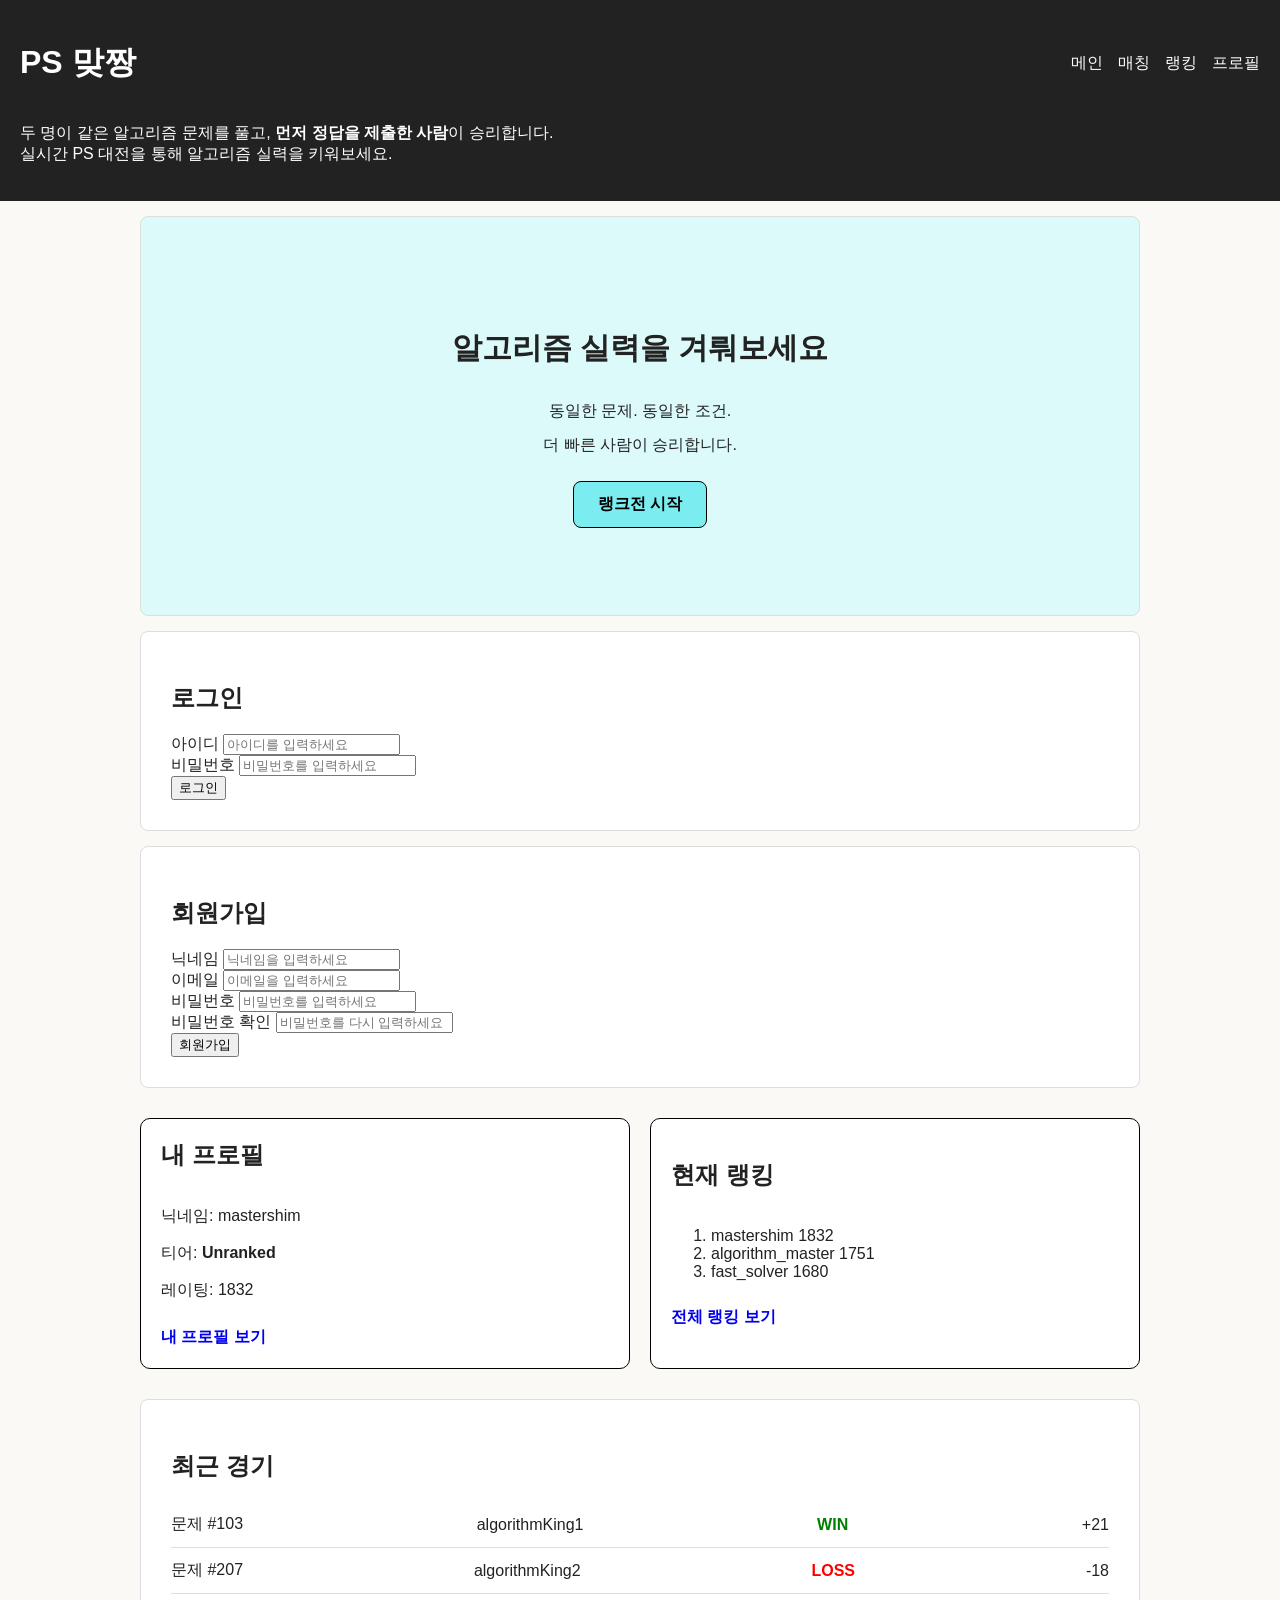
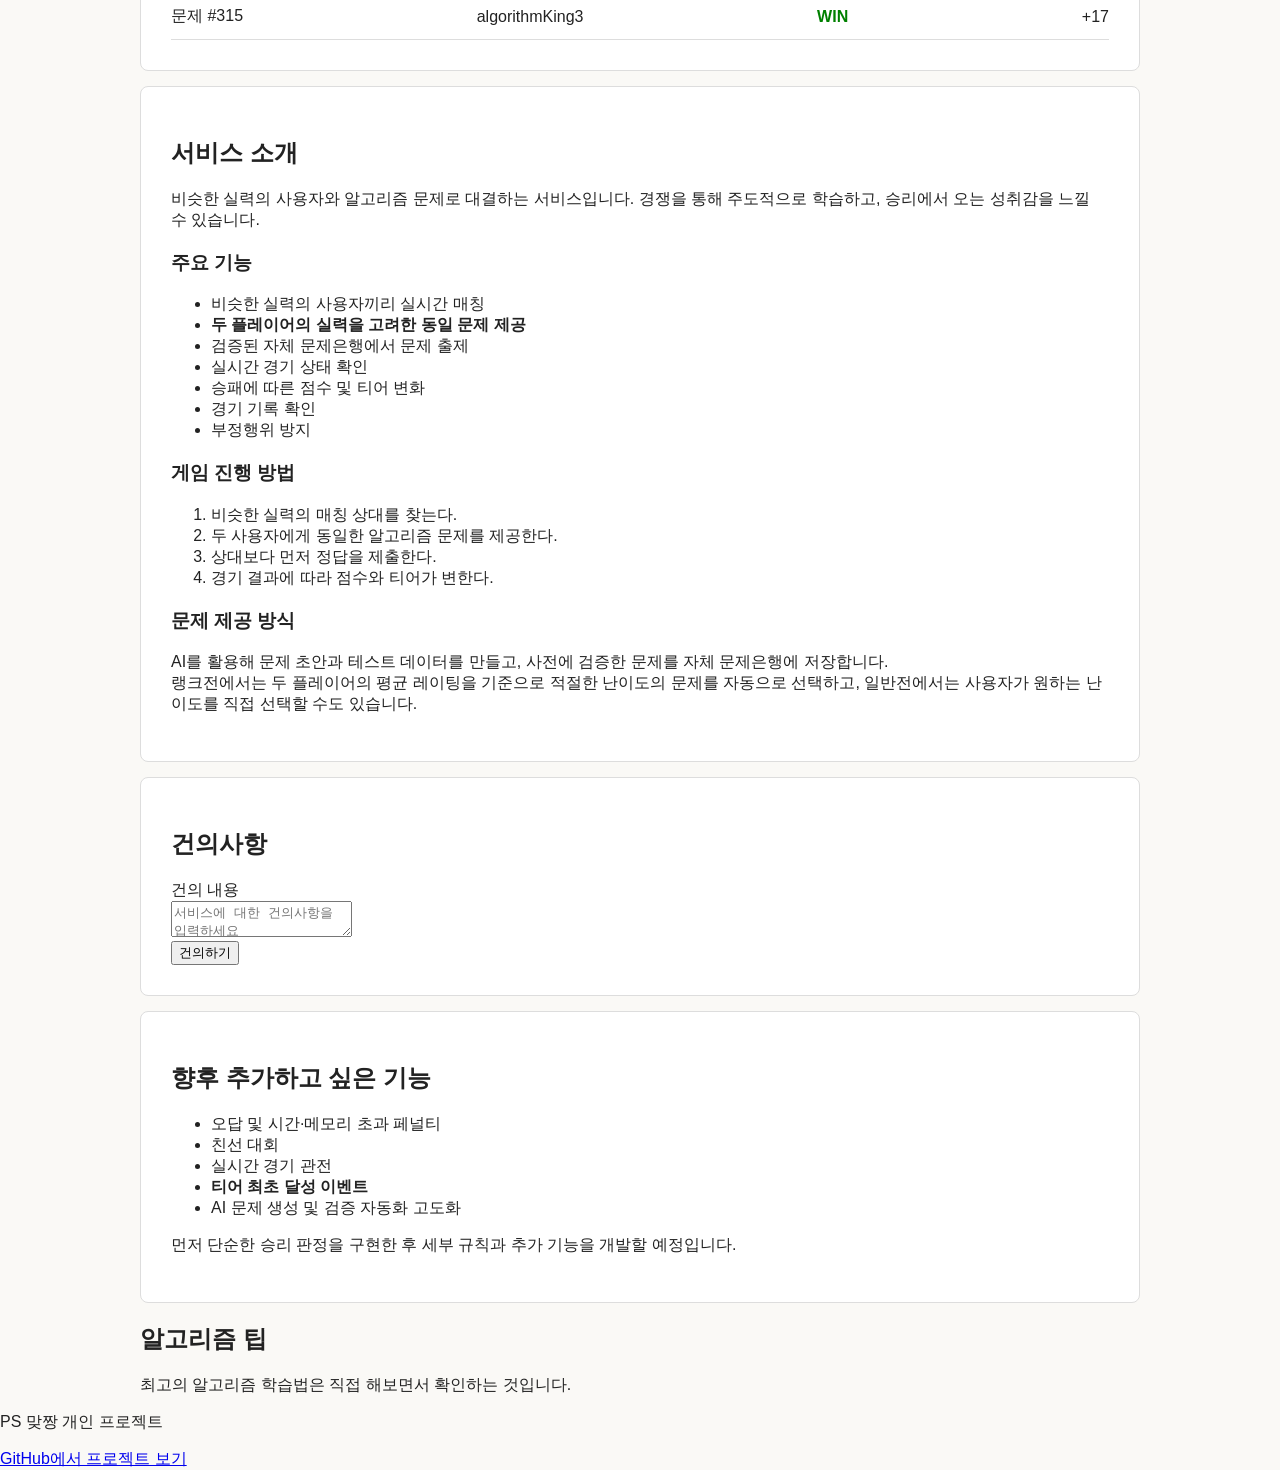
==== index.html @ ac3f5d3d "Add profile grid and shared styles" ====
<!DOCTYPE html>
<html lang="ko">
<head>
    <meta charset="UTF-8">
    <meta name="viewport" content="width=device-width, initial-scale=1.0">
    <title>PS 맞짱</title>

    <link rel="stylesheet" href="css/style.css">
</head>
<body>
    <header>

        <div class="header-top">
            <h1>PS 맞짱</h1>
            <nav>
                <a href="index.html">메인</a>
                <a href="match.html">매칭</a>
                <a href="ranking.html">랭킹</a>
                <a href="profile.html">프로필</a>
            </nav>
        </div>

        <p>
            두 명이 같은 알고리즘 문제를 풀고,
            <strong>먼저 정답을 제출한 사람</strong>이 승리합니다.<br>
            실시간 PS 대전을 통해 알고리즘 실력을 키워보세요.
        </p>
        
    </header>

    <main>
        <section id="hero" class="main-section">
            <h2>알고리즘 실력을 겨뤄보세요</h2>
            <p>동일한 문제. 동일한 조건.</p>
            <p>더 빠른 사람이 승리합니다.</p>
            <a href="match.html" class="hero-button button">랭크전 시작</a>
        </section>

        <section id="login" class="main-section">
            <h2>로그인</h2>

            <form>
                <div class="form-group">
                    <label for="login-username">아이디</label>
                    <input
                        id="login-username"
                        name="username"
                        type="text"
                        placeholder="아이디를 입력하세요"
                        required
                    >
                </div>

                <div class="form-group">
                    <label for="login-password">비밀번호</label>
                    <input
                        id="login-password"
                        name="password"
                        type="password"
                        placeholder="비밀번호를 입력하세요"
                        required
                    >
                </div>

                <button type="submit">로그인</button>
            </form>
        </section>

        <section id="signup" class="main-section">
            <h2>회원가입</h2>

            <form>
                <div class="form-group">
                    <label for="signup-nickname">닉네임</label>
                    <input
                        id="signup-nickname"
                        name="nickname"
                        type="text"
                        placeholder="닉네임을 입력하세요"
                        required
                    >
                </div>

                <div class="form-group">
                    <label for="signup-email">이메일</label>
                    <input
                        id="signup-email"
                        name="email"
                        type="email"
                        placeholder="이메일을 입력하세요"
                        required
                    >
                </div>

                <div class="form-group">
                    <label for="signup-password">비밀번호</label>
                    <input
                        id="signup-password"
                        name="password"
                        type="password"
                        placeholder="비밀번호를 입력하세요"
                        required
                    >
                </div>

                <div class="form-group">
                    <label for="signup-password-confirm">비밀번호 확인</label>
                    <input
                        id="signup-password-confirm"
                        name="password-confirm"
                        type="password"
                        placeholder="비밀번호를 다시 입력하세요"
                        required
                    >
                </div>

                <button type="submit">회원가입</button>
            </form>
        </section>

        <div class="dashboard-cards">
            <section id="my-summary" class="main-section player-card">
            <h2>내 프로필</h2>

                <div class="profile-info">
                    <p>닉네임: mastershim</p>
                    <p>티어: <span class="tier">Unranked</span></p>
                    <p>레이팅: <span class="rating">1832</span></p>
                </div>
                <a href="profile.html">내 프로필 보기</a>
            </section>

            <section class="main-section ranking-card">
                <h2>현재 랭킹</h2>
                <ol>
                    <li>mastershim 1832</li>
                    <li>algorithm_master 1751</li>
                    <li>fast_solver 1680</li>
                </ol>
                <a href="ranking.html">전체 랭킹 보기</a>
            </section>
        </div>

        <section id="recent-match" class="recent-match main-section">
            <h2>최근 경기</h2>
            <article class="match-record">
                <span>문제 #103</span>
                <span>algorithmKing1</span>
                <span class="win">WIN</span>
                <span>+21</span>
            </article>
            <article class="match-record">
                <span>문제 #207</span>
                <span>algorithmKing2</span>
                <span class="loss">LOSS</span>
                <span>-18</span>
            </article>
            <article class="match-record">
                <span>문제 #315</span>
                <span>algorithmKing3</span>
                <span class="win">WIN</span>
                <span>+17</span>
            </article>
        </section>

        <section id="service-info" class="main-section">
            <h2>서비스 소개</h2>
            <p>
                비슷한 실력의 사용자와 알고리즘 문제로 대결하는 서비스입니다.
                경쟁을 통해 주도적으로 학습하고,
                승리에서 오는 성취감을 느낄 수 있습니다.
            </p>

            <h3>주요 기능</h3>
            <ul>
                <li>비슷한 실력의 사용자끼리 실시간 매칭</li>
                <li><strong>두 플레이어의 실력을 고려한 동일 문제 제공</strong></li>
                <li>검증된 자체 문제은행에서 문제 출제</li>
                <li>실시간 경기 상태 확인</li>
                <li>승패에 따른 점수 및 티어 변화</li>
                <li>경기 기록 확인</li>
                <li>부정행위 방지</li>
            </ul>

            <h3>게임 진행 방법</h3>
            <ol>
                <li>비슷한 실력의 매칭 상대를 찾는다.</li>
                <li>두 사용자에게 동일한 알고리즘 문제를 제공한다.</li>
                <li>상대보다 먼저 정답을 제출한다.</li>
                <li>경기 결과에 따라 점수와 티어가 변한다.</li>
            </ol>

            <h3>문제 제공 방식</h3>
            <p>
                AI를 활용해 문제 초안과 테스트 데이터를 만들고,
                사전에 검증한 문제를 자체 문제은행에 저장합니다.<br>
                랭크전에서는 두 플레이어의 평균 레이팅을 기준으로 적절한 난이도의 문제를 자동으로 선택하고,
                일반전에서는 사용자가 원하는 난이도를 직접 선택할 수도 있습니다.
            </p>
        </section>

        <section id="suggestion" class="main-section">
            <h2>건의사항</h2>

            <form>
                <label for="suggestion-text">건의 내용</label>
                <br>
                <textarea
                    id="suggestion-text"
                    name="suggestion"
                    placeholder="서비스에 대한 건의사항을 입력하세요"
                ></textarea>
                <br>
                <button type="submit">건의하기</button>
            </form>
        </section>

        <section id="future" class="main-section">
            <h2>향후 추가하고 싶은 기능</h2>
            <ul>
                <li>오답 및 시간·메모리 초과 페널티</li>
                <li>친선 대회</li>
                <li>실시간 경기 관전</li>
                <li><strong>티어 최초 달성 이벤트</strong></li>
                <li>AI 문제 생성 및 검증 자동화 고도화</li>
            </ul>

            <p>
                먼저 단순한 승리 판정을 구현한 후
                세부 규칙과 추가 기능을 개발할 예정입니다.
            </p>
        </section>

        <aside class="algorithm-tip">
            <h2>알고리즘 팁</h2>
            <p>최고의 알고리즘 학습법은 직접 해보면서 확인하는 것입니다.</p>
        </aside>
    </main>

    <footer>
        <p>PS 맞짱 개인 프로젝트</p>
        <a href="https://github.com/dhshim0105/ps-ranked" target="_blank">
            GitHub에서 프로젝트 보기
        </a>
    </footer>
</body>
</html>
---- css/style.css ----
/*
선택자
tag    → 태그 선택자
.class → class 선택자
#id    → id 선택자
*/


/* ===== 기본 설정 ===== */

* {
    box-sizing: border-box;
}

body {
    margin: 0;

    background-color: #faf9f6;
    color: #222;
    font-family: Arial, sans-serif;
}


/* ===== Header / Navigation ===== */

header {
    background-color: #222;
    color: white;

    /* 요소 안쪽 여백 */
    padding: 20px;
}

/* 로고와 네비게이션을 양쪽으로 배치 */
.header-top {
    display: flex;
    justify-content: space-between;
    align-items: center;
}

header h1 {
    color: white;
    font-size: 32px;
}

/* 네비게이션 메뉴를 가로로 배치 */
header nav {
    display: flex;
    gap: 15px;
}

header nav a {
    color: white;
    text-decoration: none;

    transition: 0.2s;
}

header nav a:hover {
    color: rgb(123, 236, 240);
}


/* ===== 공통 Layout ===== */

main {
    /* 화면 너비의 90% 사용 */
    width: 90%;
    max-width: 1000px;

    /* 좌우 여백을 자동 계산해서 가운데 정렬 */
    margin: 0 auto;
}

.main-section {
    background-color: white;

    border: 1px solid #ddd;
    border-radius: 8px;

    padding: 30px;
    margin: 15px 0;
}

.page-title {
    font-size: 28px;

    margin-top: 0;
    margin-bottom: 24px;
}


/* ===== Dashboard Layout ===== */

/* 내 프로필 카드 + 랭킹 카드를 가로로 배치 */
.dashboard-cards {
    display: flex;
    justify-content: space-between;
    align-items: stretch;
    flex-wrap: wrap;

    gap: 20px;
}


/* ===== Hero ===== */

#hero {
    min-height: 400px;

    display: flex;
    flex-direction: column;
    justify-content: center;
    align-items: center;

    background-color: rgb(220, 250, 250);
    text-align: center;
}

#hero h2 {
    font-size: 30px;
}

#hero p {
    margin: 4px 0;

    /* 한 줄의 높이 */
    line-height: 1.6;
}

#hero .hero-button {
    margin-top: 20px;
}


/* ===== 공통 Button 스타일 ===== */

.button {
    background-color: rgb(123, 236, 240);
    color: black;

    border: 1px solid black;
    border-radius: 8px;

    font-weight: bold;

    /* 상태 변화가 부드럽게 진행됨 */
    transition: 0.2s;
}

.button:hover {
    background-color: rgb(90, 210, 215);

    /* 마우스를 올리면 살짝 위로 이동 */
    transform: translateY(-2px);
}

.hero-button {
    /* a 태그를 버튼처럼 다루기 쉽게 변경 */
    display: inline-block;

    text-decoration: none;

    /* 위아래 12px, 좌우 24px */
    padding: 12px 24px;
}

.match-button {
    width: 200px;
    height: 50px;

    font-size: 18px;
}


/* ===== 데이터 표현 ===== */

.tier {
    font-weight: bold;
}


/* ===== Cards ===== */

/* 여러 종류의 카드에서 재사용하는 공통 외형 */
.card {
    background-color: white;

    border: 1px solid #ddd;
    border-radius: 8px;
}

.player-card,
.ranking-card {
    display: flex;
    flex-direction: column;
    justify-content: center;

    padding: 20px;

    border: 1px solid black;
    border-radius: 10px;
}

.player-card a,
.ranking-card a {
    display: inline-block;

    margin-top: 10px;

    text-decoration: none;
    font-weight: bold;
}

.player-card h2,
.ranking-card h2 {
    margin-top: 0;
}

/* dashboard 안의 카드일 때만 남는 공간을 같은 비율로 나눠 가짐 */
.dashboard-cards .player-card,
.dashboard-cards .ranking-card {
    flex: 1;
}


/* ===== Game / Players ===== */

.players {
    /*
    Flexbox
    row    → 메인 축이 가로
    column → 메인 축이 세로
    */
    display: flex;
    flex-direction: row;

    /* 공간이 부족하면 다음 줄로 이동 */
    flex-wrap: wrap;

    /*
    justify-content: 메인 축 방향 정렬

    flex-start    → 시작 지점부터 배치
    center        → 가운데 배치
    flex-end      → 끝 지점부터 배치
    space-between → 양 끝에 붙이고 남는 공간을 사이에 분배
    space-around  → 각 요소 주변에 공간 배분
    space-evenly  → 요소 사이 공간을 균등하게 배분
    */
    justify-content: center;

    /* 교차축 방향 정렬 */
    align-items: center;

    /* Flex Item 사이의 간격 */
    gap: 50px;
}

.player {
    width: 250px;

    padding: 20px;

    border: 1px solid #ddd;
    border-radius: 10px;

    text-align: center;
}

.versus {
    font-size: 24px;
    font-weight: bold;
}


/* ===== Ranking Table ===== */

table {
    width: 100%;

    border: 1px solid #ddd;

    /* 겹치는 테두리를 하나로 합치기 */
    border-collapse: collapse;
}

th,
td {
    border: 1px solid #ddd;
    padding: 10px 15px;
}

th {
    background-color: #222;
    color: white;

    font-weight: bold;
}


/* ===== Match Record ===== */

.match-record {
    display: flex;
    justify-content: space-between;
    align-items: center;

    padding: 12px 0;

    border-bottom: 1px solid #ddd;
}

.win {
    color: green;
    font-weight: bold;
}

.loss {
    color: red;
    font-weight: bold;
}


/* ===== Profile / Stats ===== */

.profile-stats {
    display: grid;

    /*
    1fr짜리 열을 2개 생성
    → 프로필 통계를 2 × 2 형태로 배치
    */
    grid-template-columns: repeat(2, 1fr);

    gap: 20px;
}

.stat-card {
    padding: 20px;

    text-align: center;
}

.stat-card h3 {
    margin-top: 0;
}
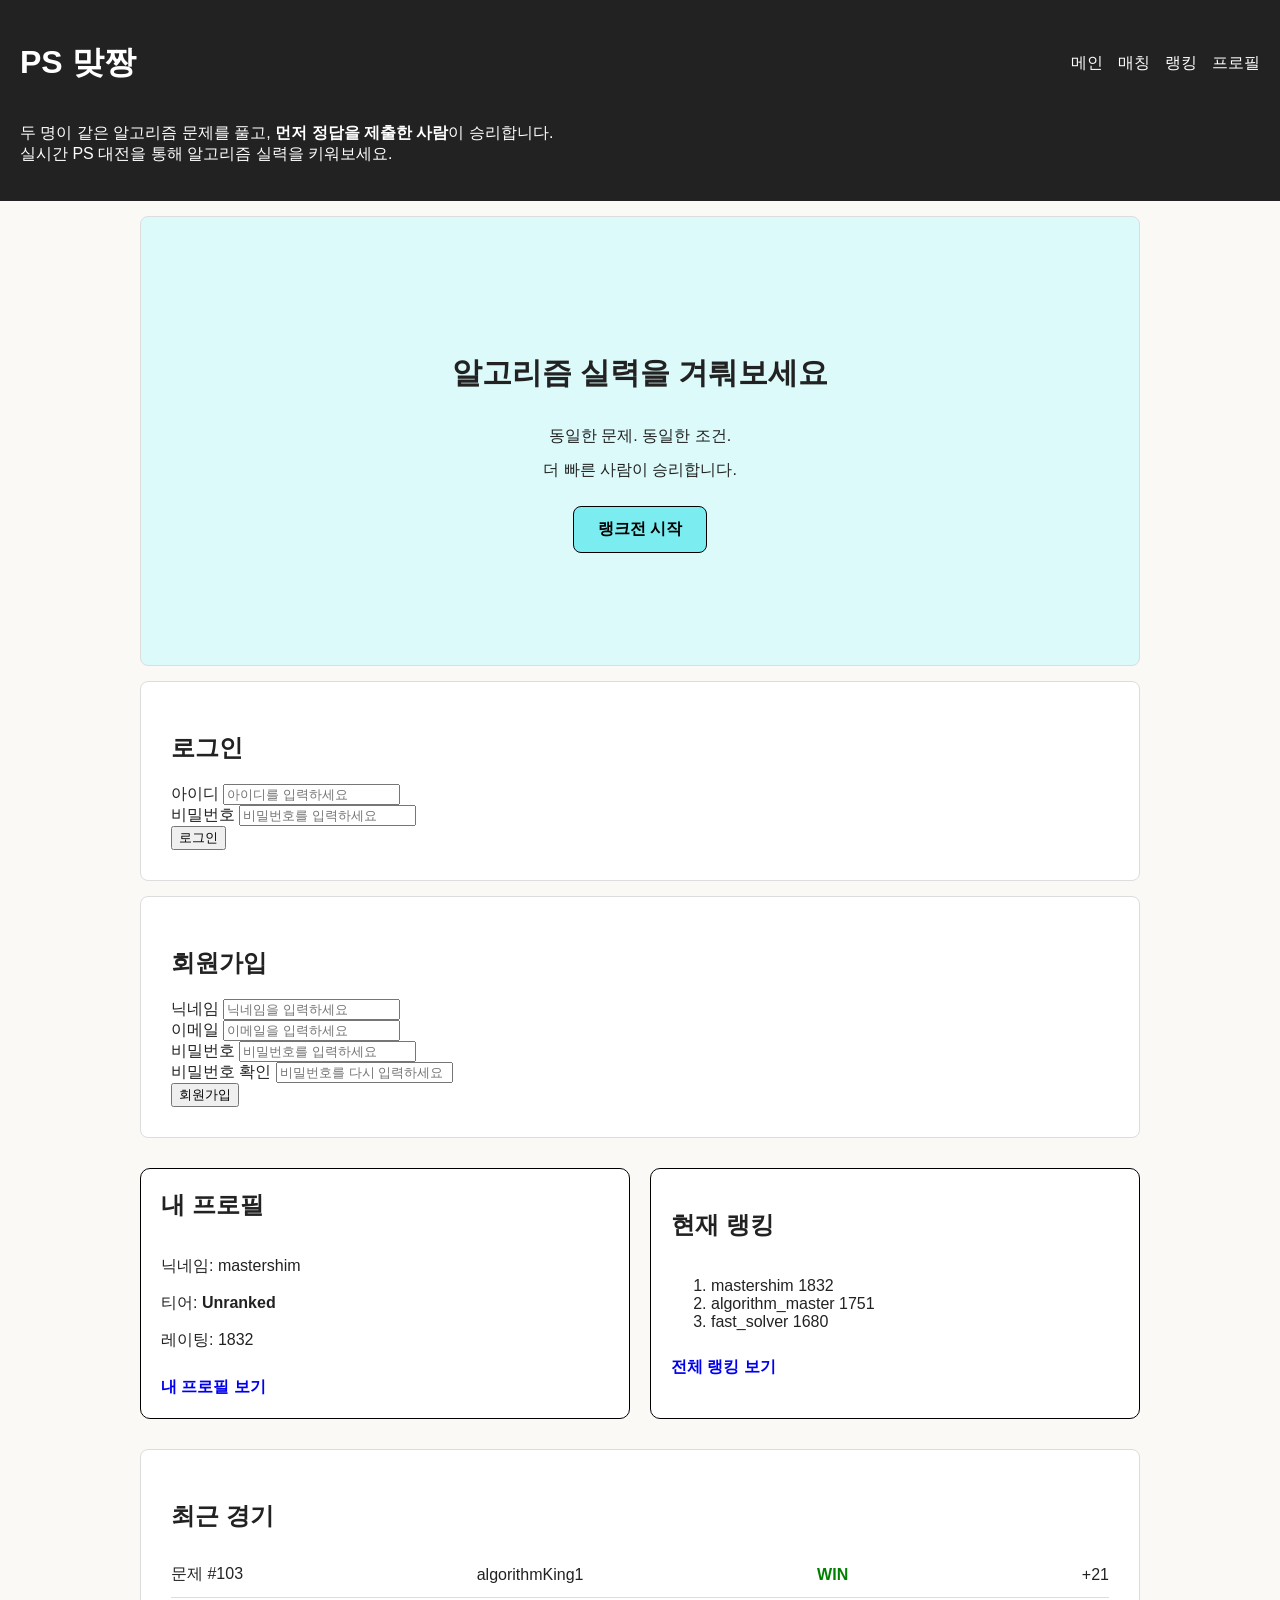
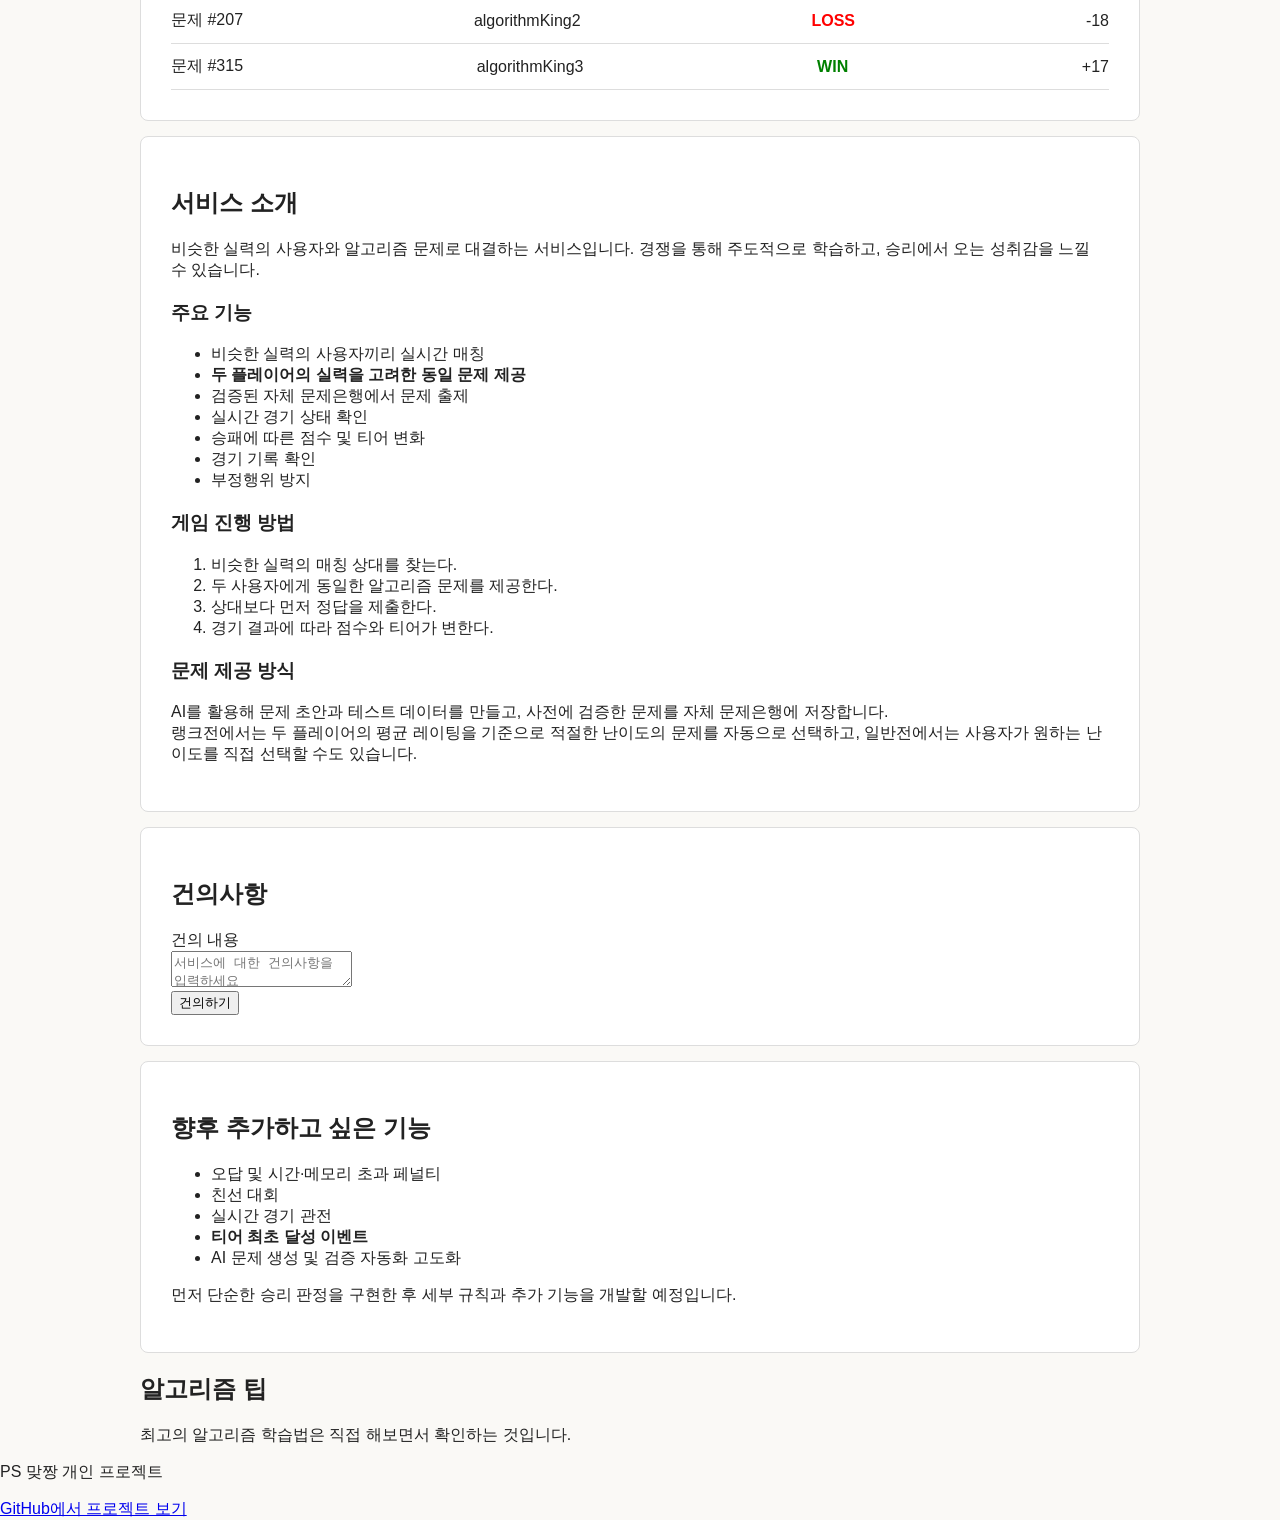
==== commit 2633855f: "Add responsive layouts" ====
--- a/index.html
+++ b/index.html
@@ -2,6 +2,7 @@
 <html lang="ko">
 <head>
     <meta charset="UTF-8">
+    <!--width=device-width: 실제 기기 화면 너비에 맞춤-->
     <meta name="viewport" content="width=device-width, initial-scale=1.0">
     <title>PS 맞짱</title>
 
--- a/css/style.css
+++ b/css/style.css
@@ -106,7 +106,7 @@
 /* ===== Hero ===== */
 
 #hero {
-    min-height: 400px;
+    min-height: 50vh;
 
     display: flex;
     flex-direction: column;
@@ -221,6 +221,7 @@
 .dashboard-cards .player-card,
 .dashboard-cards .ranking-card {
     flex: 1;
+    min-width: 300px;
 }
 
 
@@ -259,6 +260,7 @@
 
 .player {
     width: 250px;
+    max-width: 100%;
 
     padding: 20px;
 
@@ -305,6 +307,7 @@
     display: flex;
     justify-content: space-between;
     align-items: center;
+    flex-wrap: wrap;
 
     padding: 12px 0;
 
@@ -344,4 +347,45 @@
 
 .stat-card h3 {
     margin-top: 0;
+}
+
+/*
+media: 화면이 특정 조건일 때 하단 css 적용
+화면 너비 > 768px
+→ 기존 CSS 사용
+화면 너비 ≤ 768px
+→ 하단 css 사용
+*/
+
+/* ===== Responsive ===== */
+
+@media (max-width: 768px) {
+
+    /* Header */
+    .header-top {
+        flex-direction: column;
+        gap: 15px;
+    }
+
+    /* Dashboard */
+    .dashboard-cards {
+        flex-direction: column;
+    }
+
+    .dashboard-cards .player-card,
+    .dashboard-cards .ranking-card {
+        min-width: 0;
+        width: 100%;
+    }
+
+    /* Game */
+    .players {
+        flex-direction: column;
+        gap: 20px;
+    }
+
+    /* Profile */
+    .profile-stats {
+        grid-template-columns: 1fr;
+    }
 }
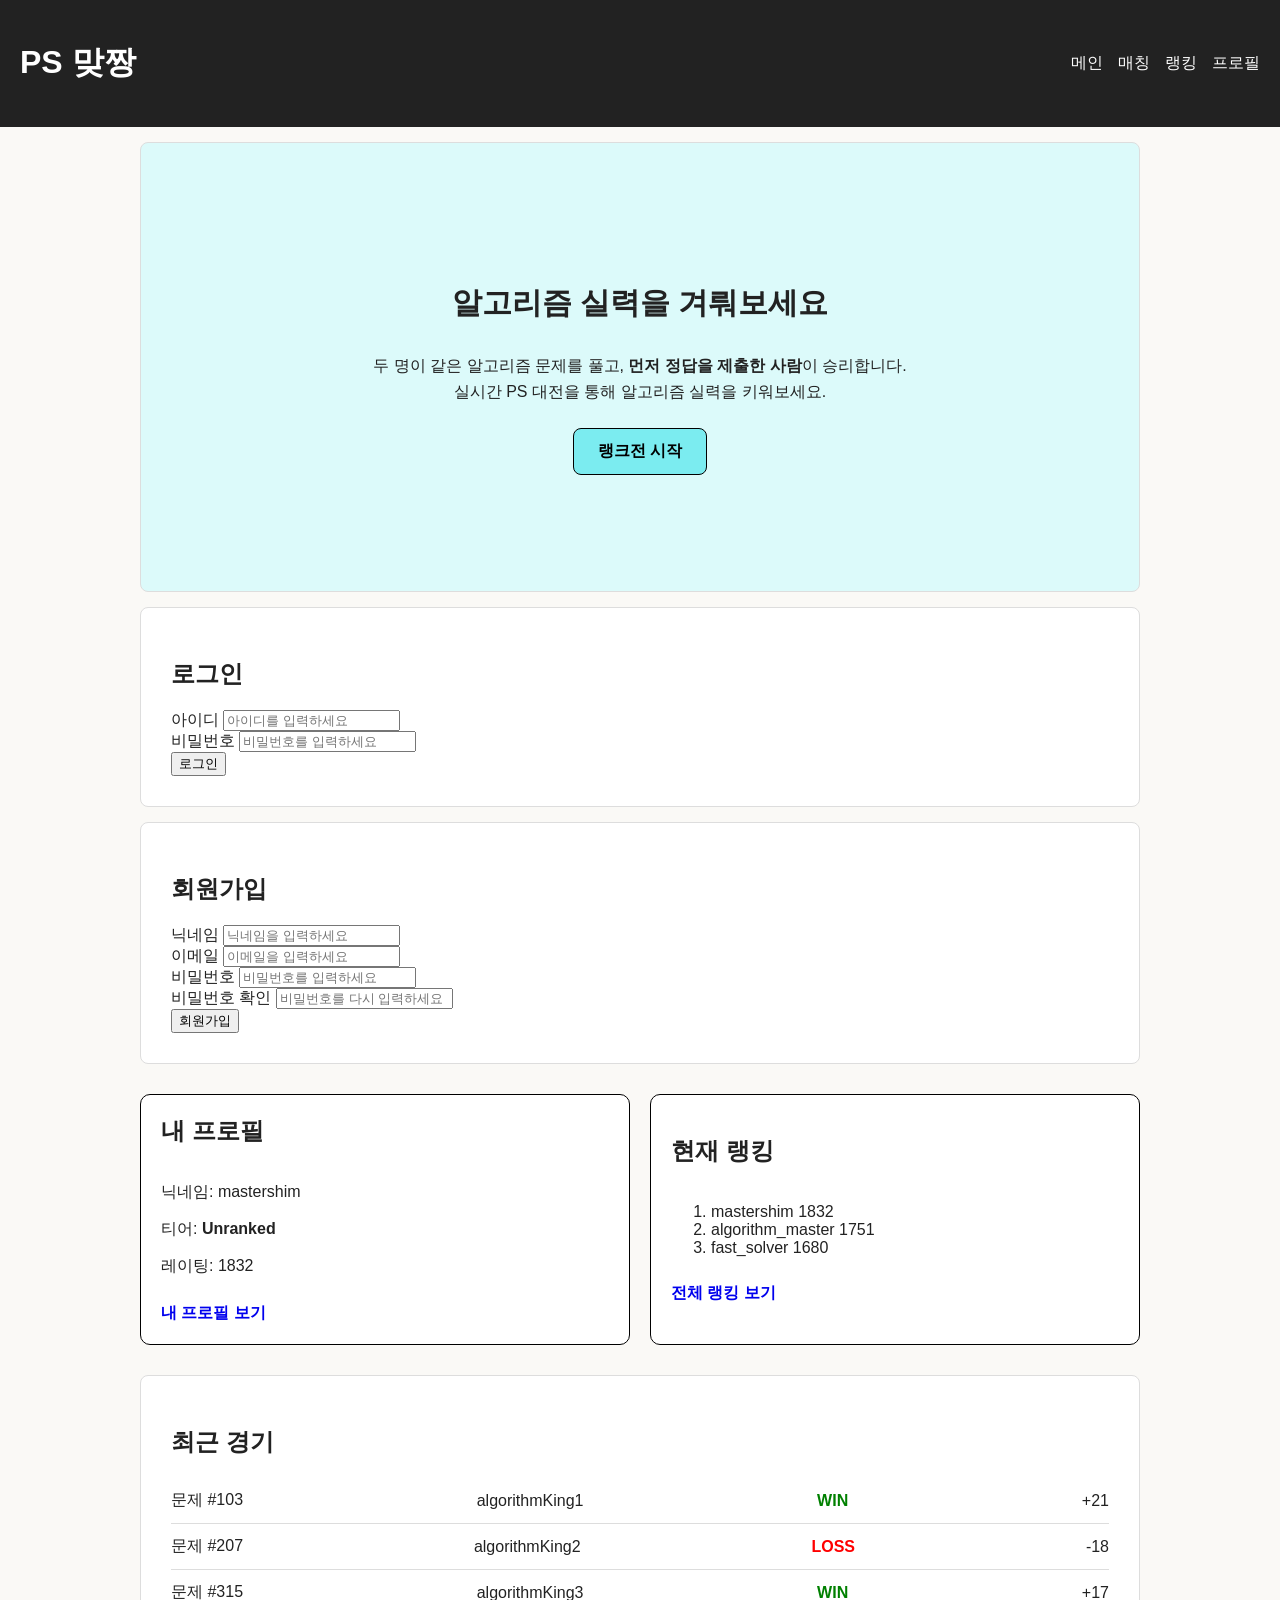
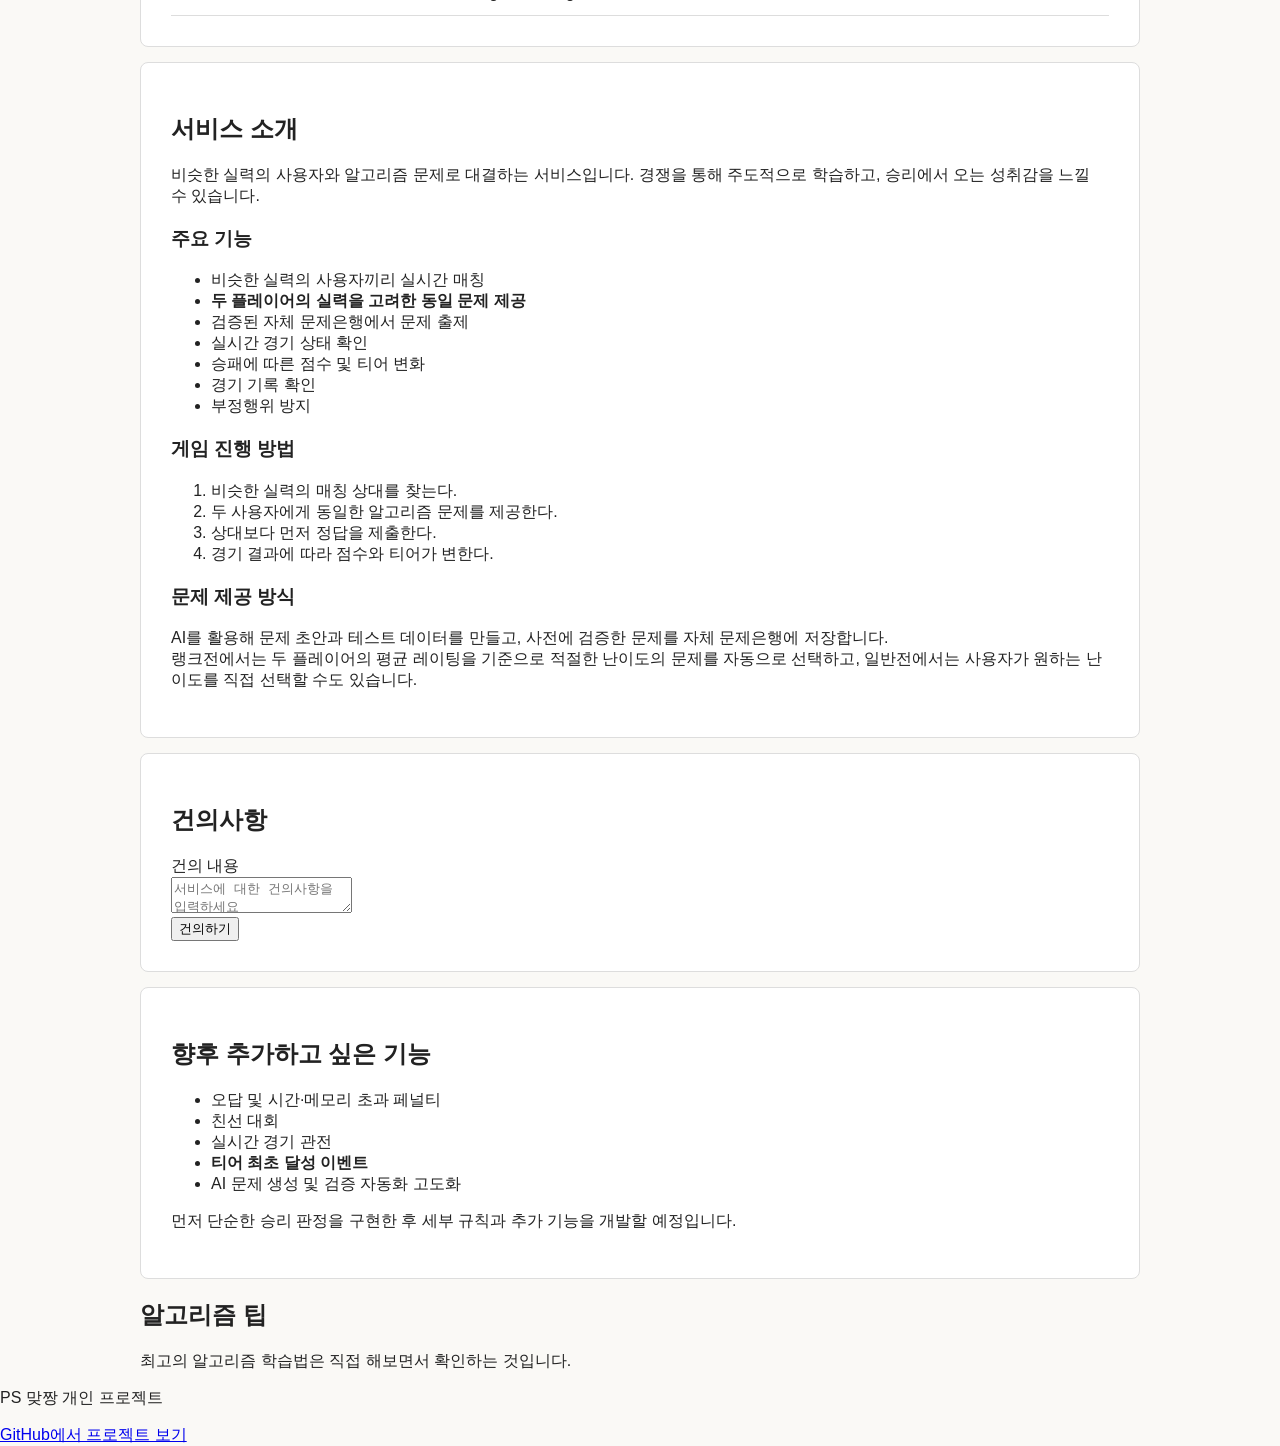
==== commit 7548f7d6: "Finish CSS fundamentals and add submit status UI" ====
--- a/index.html
+++ b/index.html
@@ -10,7 +10,6 @@
 </head>
 <body>
     <header>
-
         <div class="header-top">
             <h1>PS 맞짱</h1>
             <nav>
@@ -20,20 +19,16 @@
                 <a href="profile.html">프로필</a>
             </nav>
         </div>
-
-        <p>
-            두 명이 같은 알고리즘 문제를 풀고,
-            <strong>먼저 정답을 제출한 사람</strong>이 승리합니다.<br>
-            실시간 PS 대전을 통해 알고리즘 실력을 키워보세요.
-        </p>
-        
     </header>
 
     <main>
         <section id="hero" class="main-section">
             <h2>알고리즘 실력을 겨뤄보세요</h2>
-            <p>동일한 문제. 동일한 조건.</p>
-            <p>더 빠른 사람이 승리합니다.</p>
+            <p>
+                두 명이 같은 알고리즘 문제를 풀고,
+                <strong>먼저 정답을 제출한 사람</strong>이 승리합니다.<br>
+                실시간 PS 대전을 통해 알고리즘 실력을 키워보세요.
+            </p>
             <a href="match.html" class="hero-button button">랭크전 시작</a>
         </section>
 
--- a/css/style.css
+++ b/css/style.css
@@ -12,11 +12,23 @@
     box-sizing: border-box;
 }
 
+:root {
+    --primary-color : rgb(123, 236, 240);
+    --primary-hover-color: rgb(90, 210, 215);
+
+    --background-color: #faf9f6;
+    --surface-color: white;
+
+    --text-color: #222;
+    --border-color: #ddd;
+    
+}
+
 body {
     margin: 0;
 
-    background-color: #faf9f6;
-    color: #222;
+    background-color: var(--background-color);
+    color: var(--text-color);
     font-family: Arial, sans-serif;
 }
 
@@ -25,10 +37,14 @@
 
 header {
     background-color: #222;
-    color: white;
+    color: var(--surface-color);
 
     /* 요소 안쪽 여백 */
     padding: 20px;
+    position: sticky;
+    top: 0;
+    /*겹쳤을 때 보이는 우선 순위, 큰 게 우선*/
+    z-index: 100;
 }
 
 /* 로고와 네비게이션을 양쪽으로 배치 */
@@ -39,7 +55,7 @@
 }
 
 header h1 {
-    color: white;
+    color: var(--surface-color);
     font-size: 32px;
 }
 
@@ -50,14 +66,14 @@
 }
 
 header nav a {
-    color: white;
+    color: var(--surface-color);
     text-decoration: none;
 
     transition: 0.2s;
 }
 
 header nav a:hover {
-    color: rgb(123, 236, 240);
+    color: var(--primary-color);
 }
 
 
@@ -73,9 +89,9 @@
 }
 
 .main-section {
-    background-color: white;
-
-    border: 1px solid #ddd;
+    background-color: var(--surface-color);
+
+    border: 1px solid var(--border-color);
     border-radius: 8px;
 
     padding: 30px;
@@ -136,7 +152,7 @@
 /* ===== 공통 Button 스타일 ===== */
 
 .button {
-    background-color: rgb(123, 236, 240);
+    background-color: var(--primary-color);
     color: black;
 
     border: 1px solid black;
@@ -184,9 +200,9 @@
 
 /* 여러 종류의 카드에서 재사용하는 공통 외형 */
 .card {
-    background-color: white;
-
-    border: 1px solid #ddd;
+    background-color: var(--surface-color);
+
+    border: 1px solid var(--border-color);
     border-radius: 8px;
 }
 
@@ -264,7 +280,7 @@
 
     padding: 20px;
 
-    border: 1px solid #ddd;
+    border: 1px solid var(--border-color);
     border-radius: 10px;
 
     text-align: center;
@@ -281,7 +297,7 @@
 table {
     width: 100%;
 
-    border: 1px solid #ddd;
+    border: 1px solid var(--border-color);
 
     /* 겹치는 테두리를 하나로 합치기 */
     border-collapse: collapse;
@@ -289,13 +305,13 @@
 
 th,
 td {
-    border: 1px solid #ddd;
+    border: 1px solid var(--border-color);
     padding: 10px 15px;
 }
 
 th {
-    background-color: #222;
-    color: white;
+    background-color: var(--text-color);
+    color: var(--surface-color);
 
     font-weight: bold;
 }
@@ -311,7 +327,7 @@
 
     padding: 12px 0;
 
-    border-bottom: 1px solid #ddd;
+    border-bottom: 1px solid var(--border-color);
 }
 
 .win {
@@ -340,13 +356,50 @@
 }
 
 .stat-card {
+    position:relative;
     padding: 20px;
-
     text-align: center;
 }
+
 
 .stat-card h3 {
     margin-top: 0;
+}
+
+/* ======= submit-record ======== */
+
+.submit-list {
+    display: grid;
+    grid-template-columns: auto auto;
+    
+    gap: 10px 20px;
+}
+
+
+
+/* ======= status ======== */
+
+.status {
+    display : inline-block;
+    padding: 4px 8px;
+    border-radius: 6px;
+    font-weight: bold;
+}
+
+.status-wa {
+    color: red;
+}
+
+.status-tle {
+    color: rgb(165, 165, 7);
+}
+
+.status-ac {
+    color: green;
+}
+
+.status-playing {
+    background-color: var(--primary-color);
 }
 
 /*
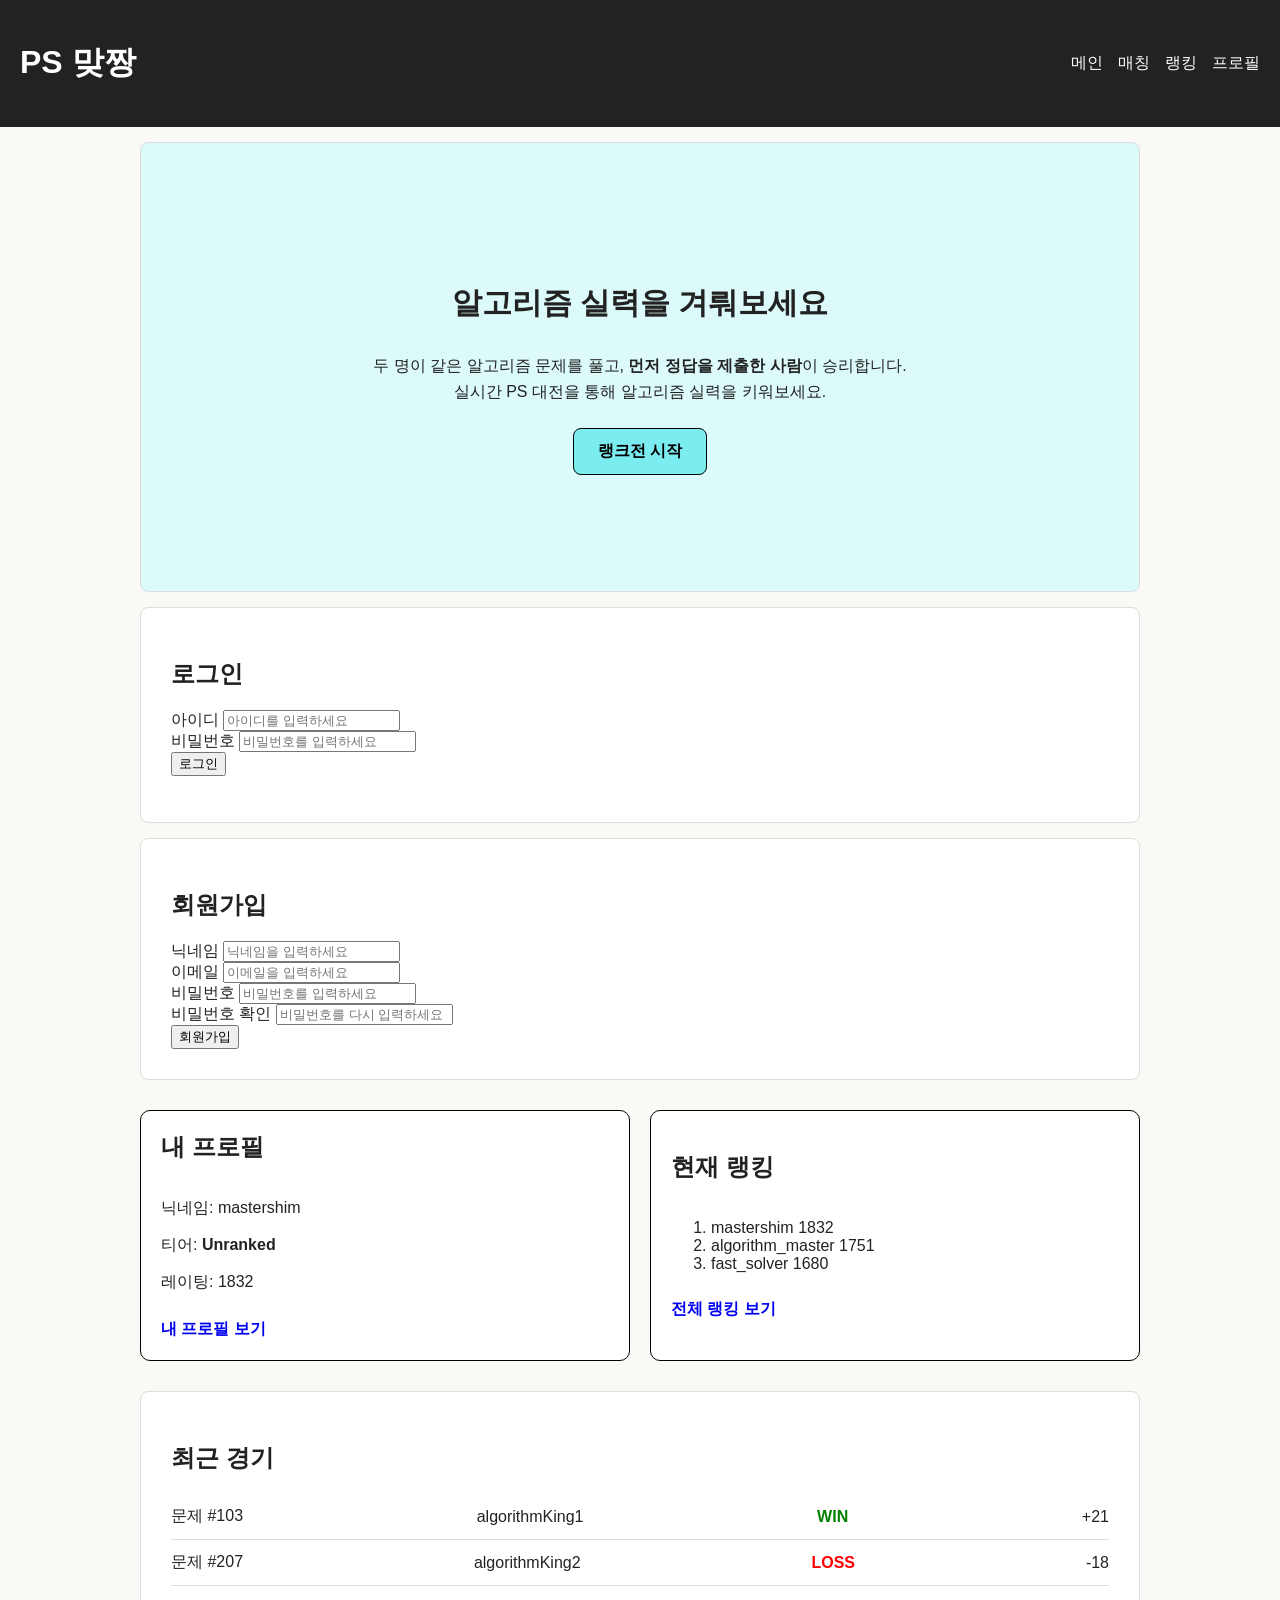
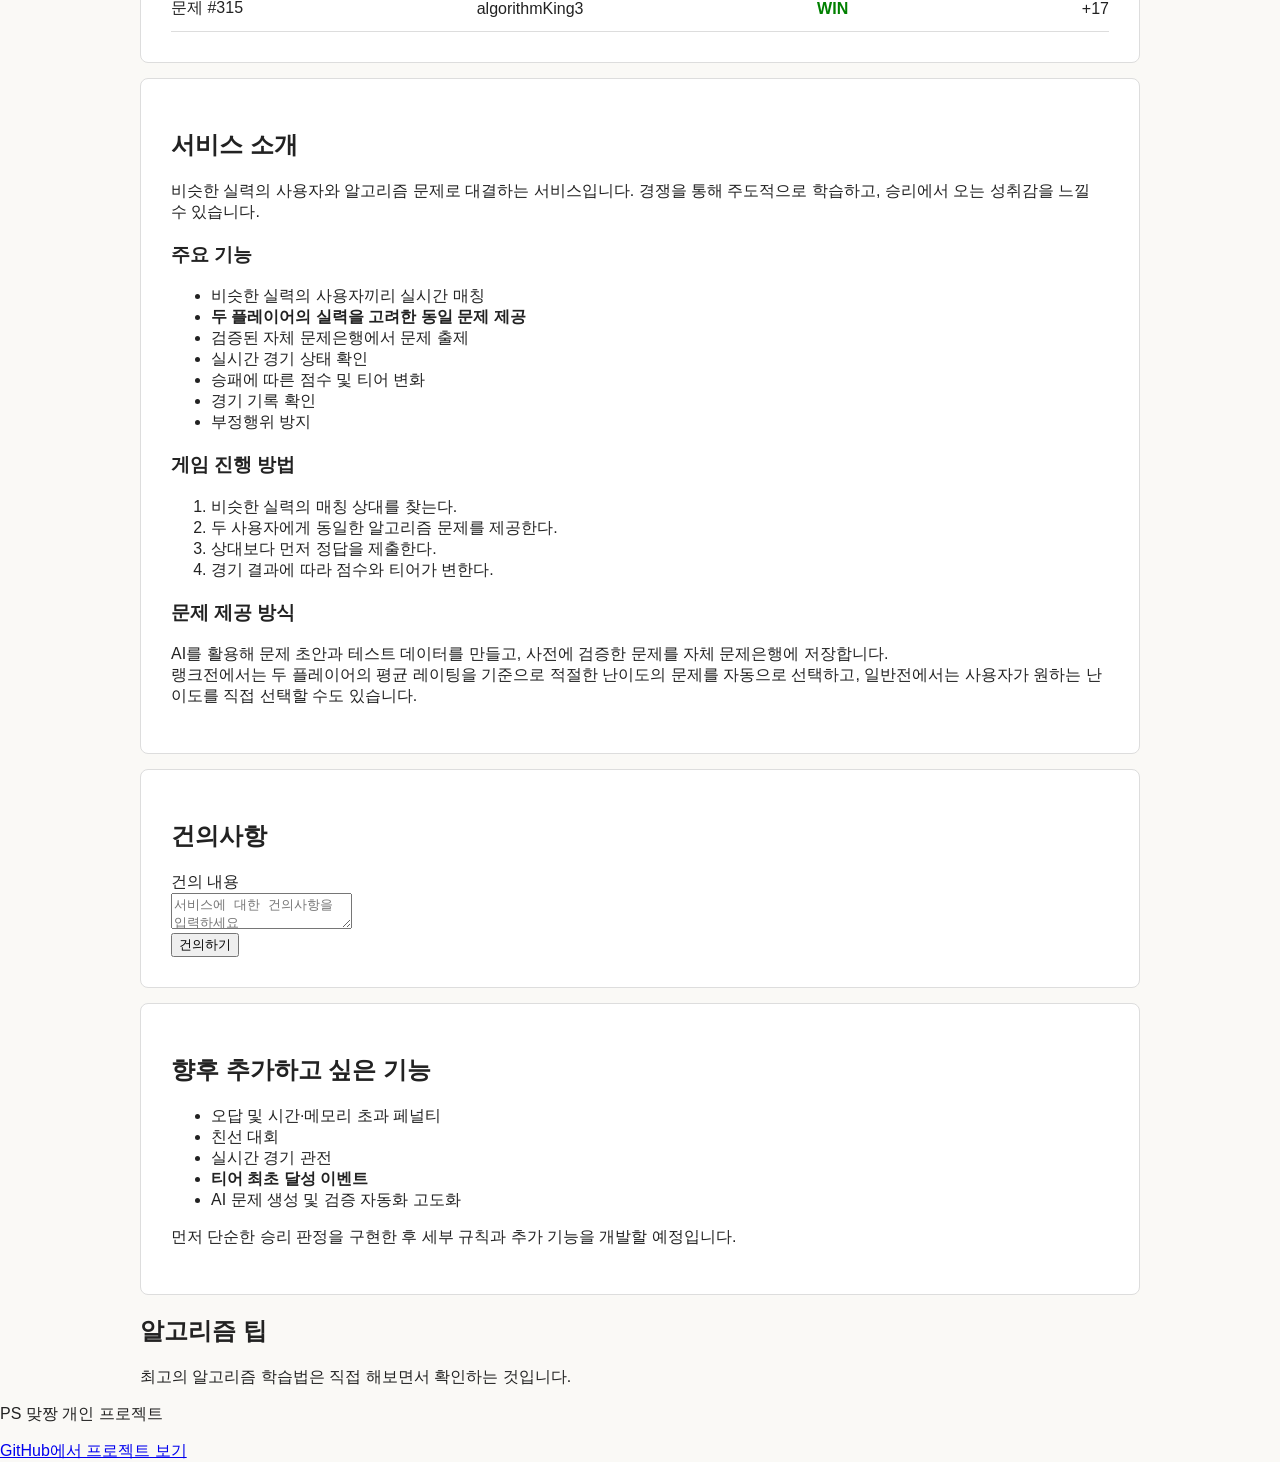
==== commit b8526bca: "Add DOM events and matching interactions" ====
--- a/index.html
+++ b/index.html
@@ -24,7 +24,7 @@
     <main>
         <section id="hero" class="main-section">
             <h2>알고리즘 실력을 겨뤄보세요</h2>
-            <p>
+            <p id="hero-message">
                 두 명이 같은 알고리즘 문제를 풀고,
                 <strong>먼저 정답을 제출한 사람</strong>이 승리합니다.<br>
                 실시간 PS 대전을 통해 알고리즘 실력을 키워보세요.
@@ -35,7 +35,7 @@
         <section id="login" class="main-section">
             <h2>로그인</h2>
 
-            <form>
+            <form id="login-form">
                 <div class="form-group">
                     <label for="login-username">아이디</label>
                     <input
@@ -60,6 +60,7 @@
 
                 <button type="submit">로그인</button>
             </form>
+            <p id="login-message"></p>
         </section>
 
         <section id="signup" class="main-section">
@@ -239,5 +240,6 @@
             GitHub에서 프로젝트 보기
         </a>
     </footer>
+    <script src="js/script.js"></script>
 </body>
 </html>
--- a/css/style.css
+++ b/css/style.css
@@ -402,6 +402,11 @@
     background-color: var(--primary-color);
 }
 
+.match-status-searching {
+    color: var(--primary-hover-color);
+    font-weight: bold;
+}
+
 /*
 media: 화면이 특정 조건일 때 하단 css 적용
 화면 너비 > 768px
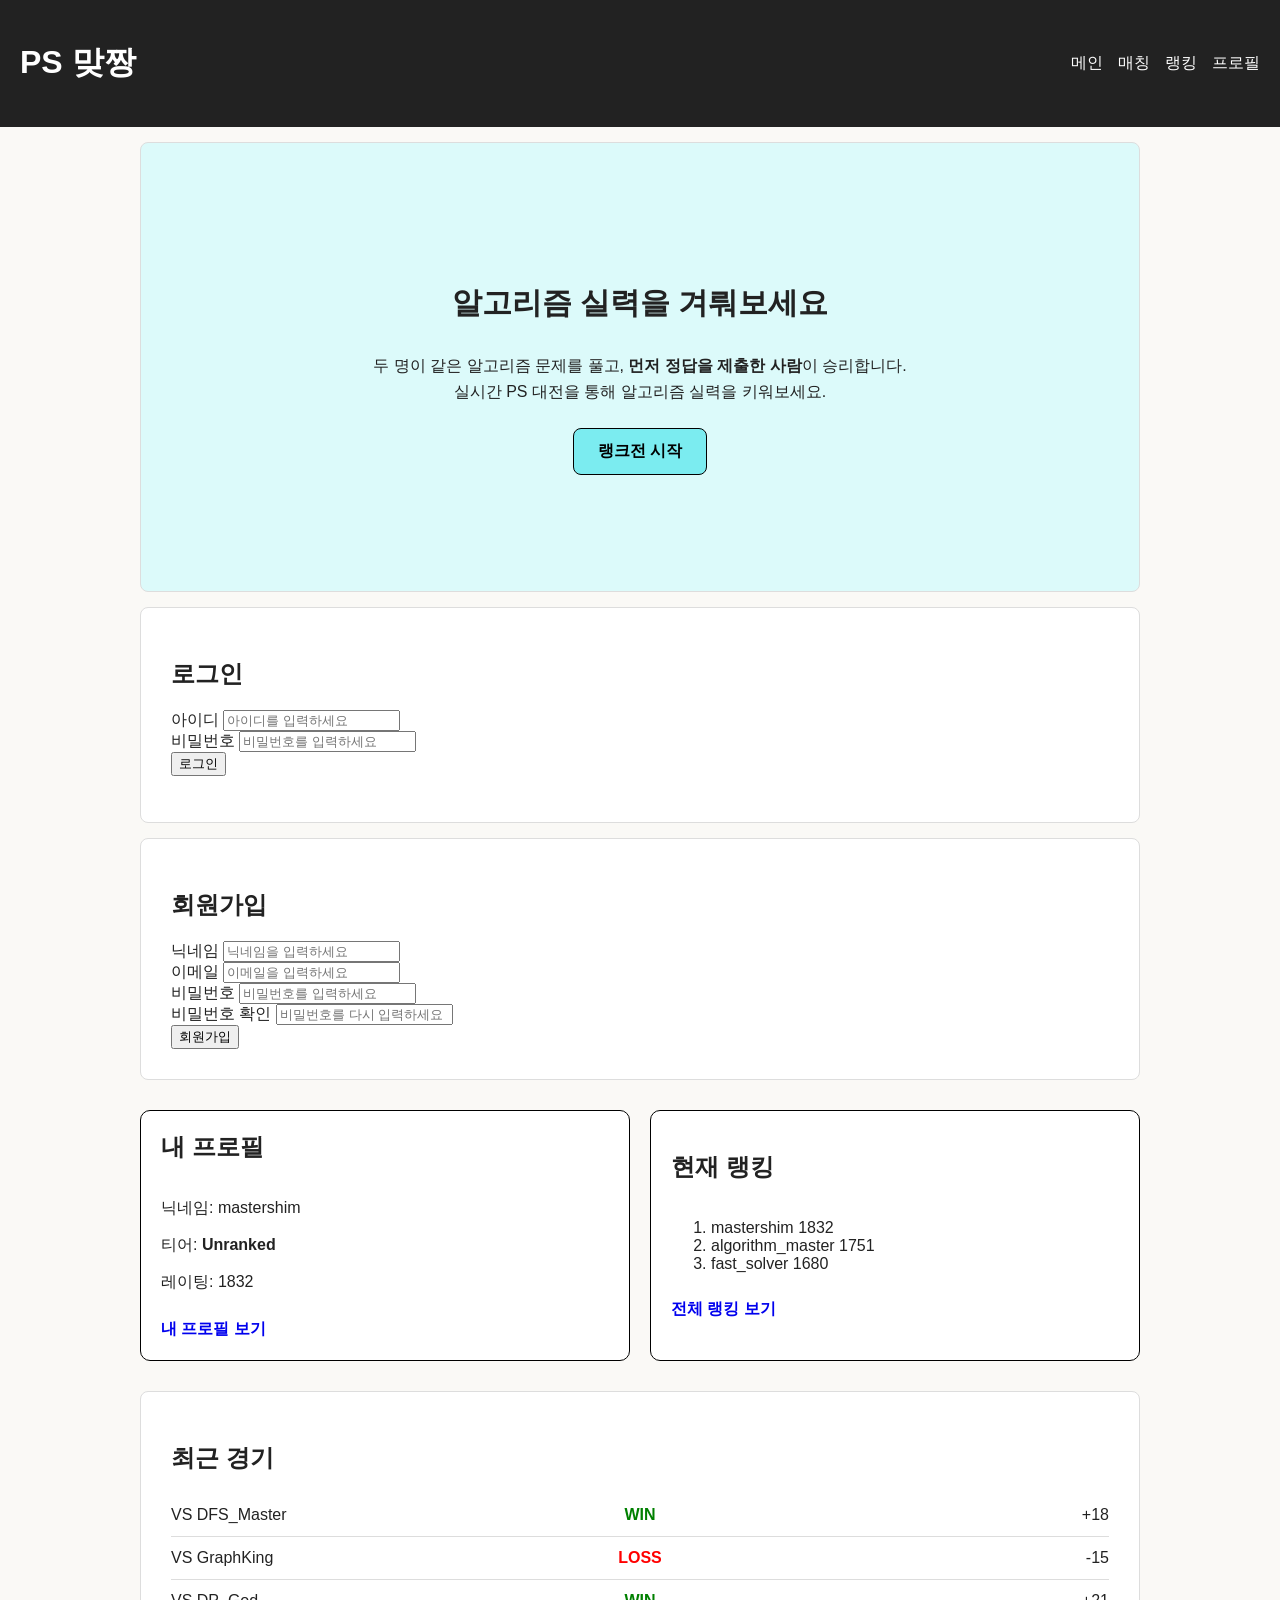
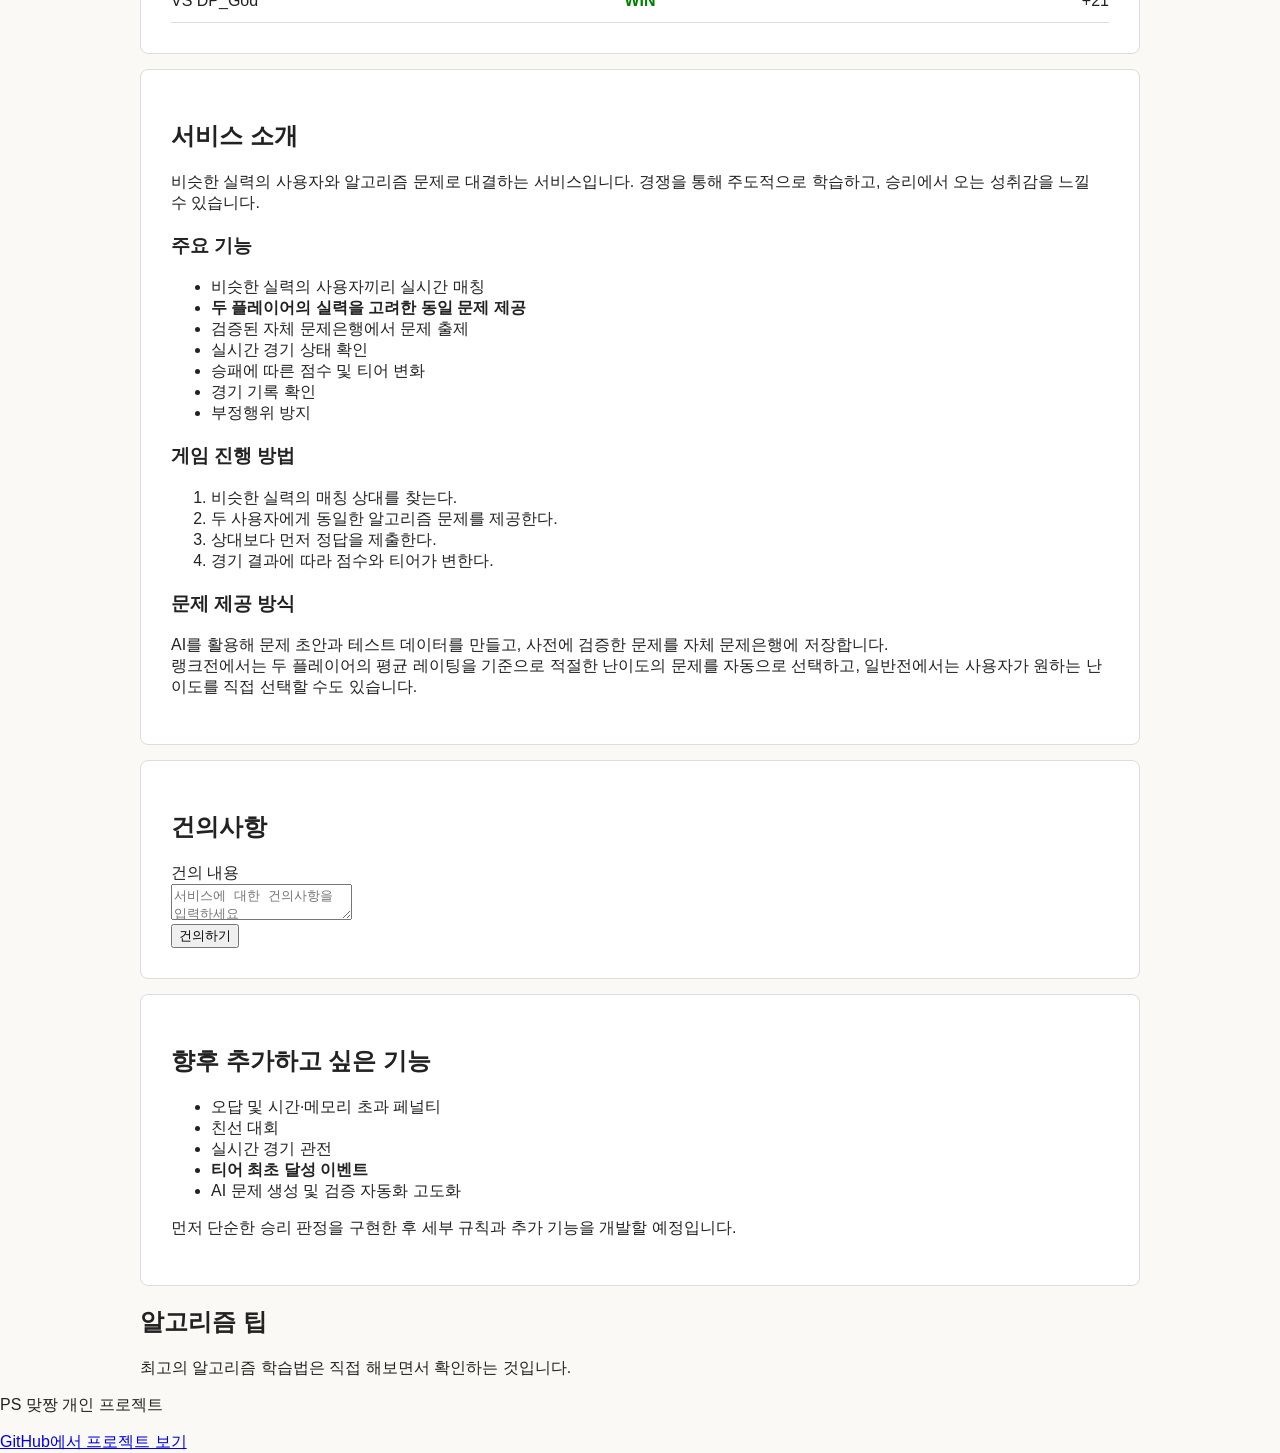
==== commit dfbb67db: "add dynamic ranking, records, and submission UI" ====
--- a/index.html
+++ b/index.html
@@ -140,6 +140,7 @@
 
         <section id="recent-match" class="recent-match main-section">
             <h2>최근 경기</h2>
+            <!--
             <article class="match-record">
                 <span>문제 #103</span>
                 <span>algorithmKing1</span>
@@ -158,6 +159,8 @@
                 <span class="win">WIN</span>
                 <span>+17</span>
             </article>
+            -->
+            <div id="records-container"></div>
         </section>
 
         <section id="service-info" class="main-section">
@@ -240,6 +243,6 @@
             GitHub에서 프로젝트 보기
         </a>
     </footer>
-    <script src="js/script.js"></script>
+    <script src="js/index.js"></script>
 </body>
 </html>
--- a/css/style.css
+++ b/css/style.css
@@ -320,14 +320,22 @@
 /* ===== Match Record ===== */
 
 .match-record {
-    display: flex;
-    justify-content: space-between;
+    display: grid;
+    grid-template-columns: 1fr 1fr 1fr;
     align-items: center;
     flex-wrap: wrap;
 
     padding: 12px 0;
 
     border-bottom: 1px solid var(--border-color);
+}
+
+.match-record span:nth-child(2) {
+    text-align: center;
+}
+
+.match-record span:nth-child(3) {
+    text-align: right;
 }
 
 .win {
@@ -366,13 +374,21 @@
     margin-top: 0;
 }
 
-/* ======= submit-record ======== */
-
-.submit-list {
+/* ======= submission-record ======== */
+
+.submission {
     display: grid;
-    grid-template-columns: auto auto;
+    grid-template-columns: 1fr 1fr 1fr;
     
     gap: 10px 20px;
+}
+
+.submission span:nth-child(2) {
+    text-align: center;
+}
+
+.submission span:nth-child(3) {
+    text-align: right;
 }
 
 
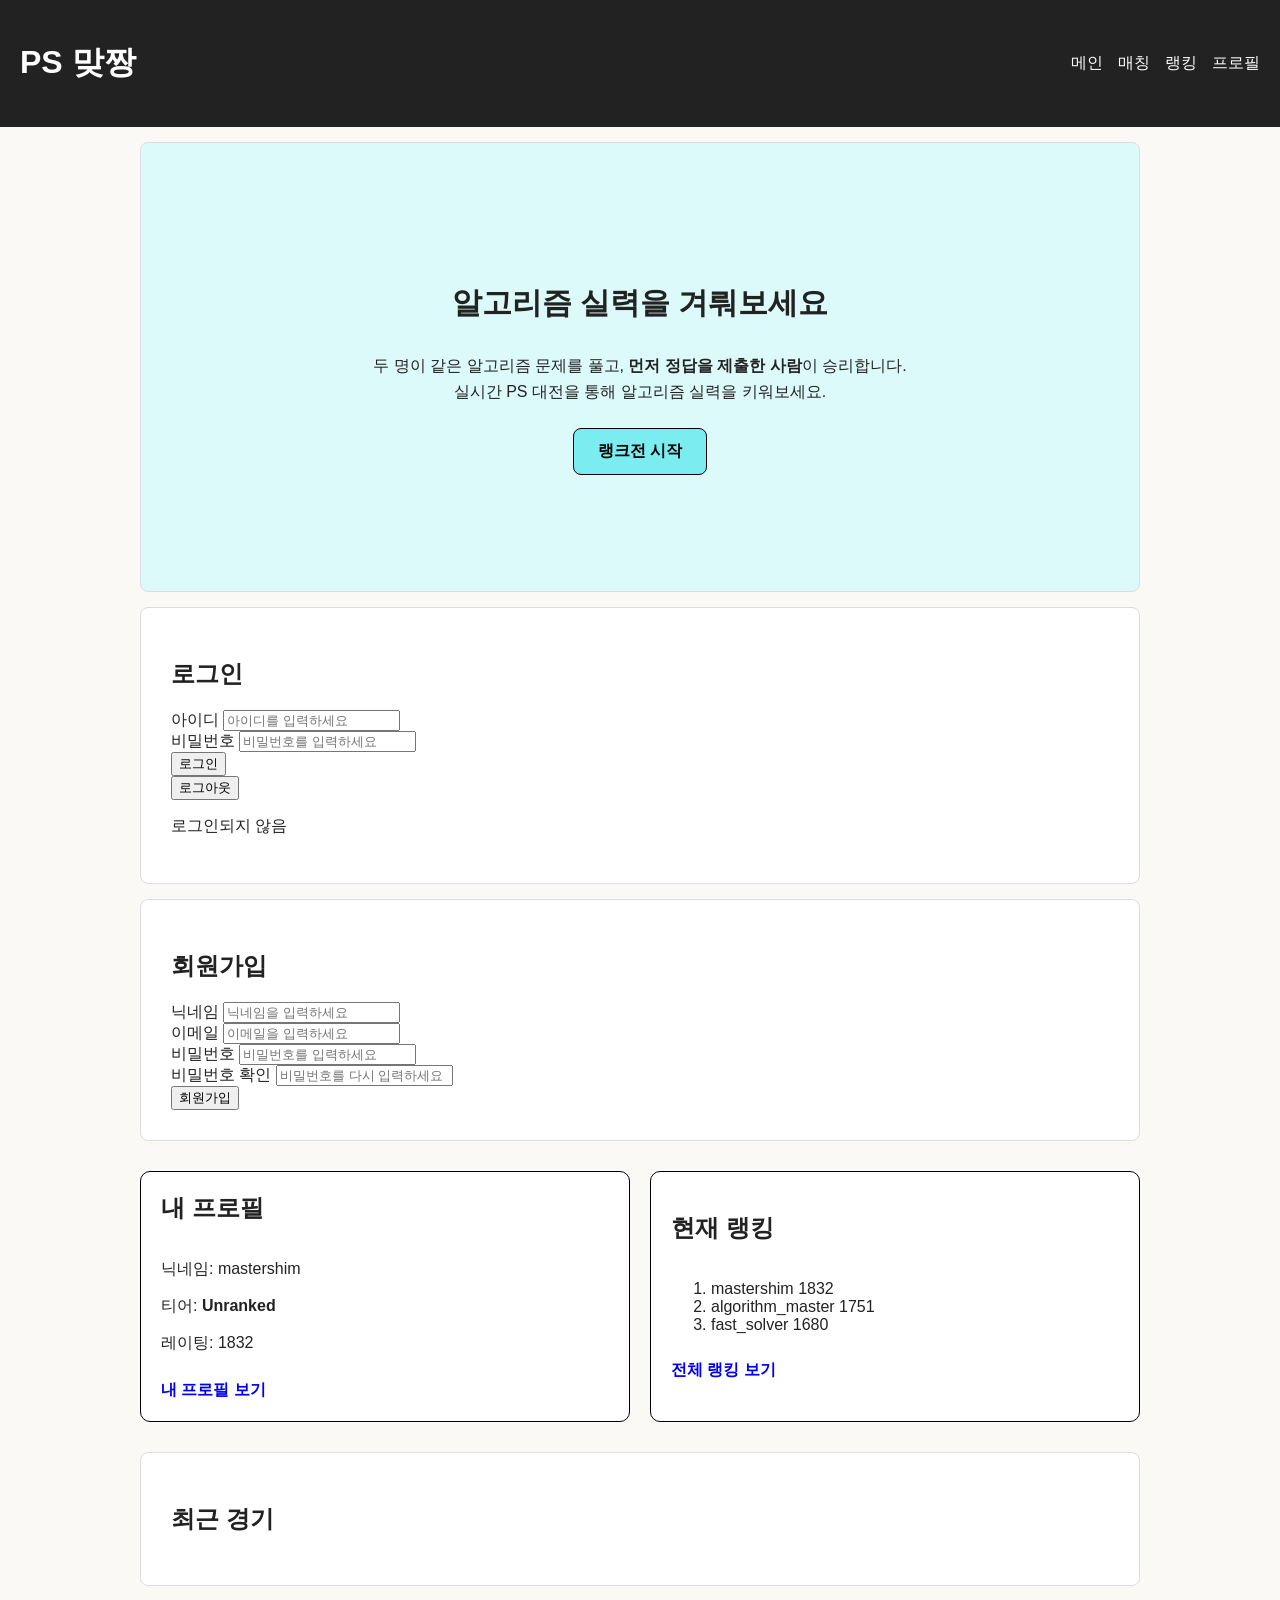
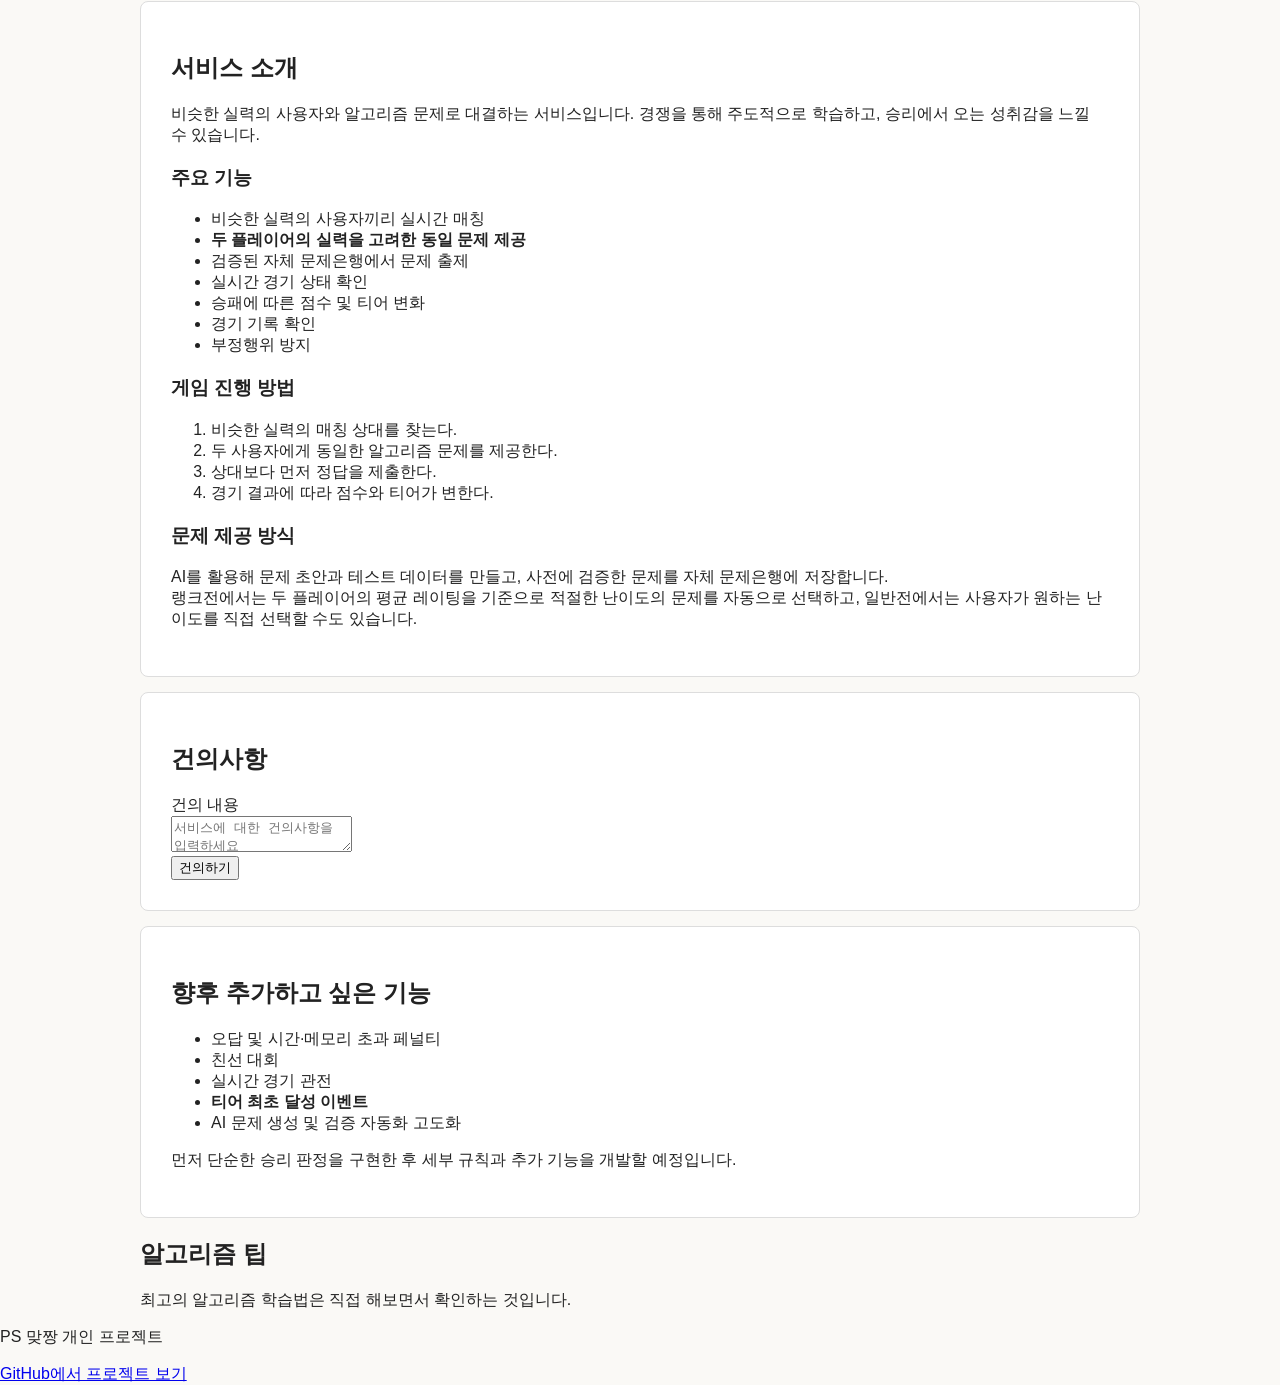
==== commit cf61db63: "persist player, match, and game records with web storage" ====
--- a/index.html
+++ b/index.html
@@ -58,9 +58,10 @@
                     >
                 </div>
 
-                <button type="submit">로그인</button>
+                <button type="submit" id="login-button">로그인</button>
             </form>
-            <p id="login-message"></p>
+                <button type="button" id="logout-button">로그아웃</button>
+            <p id="login-status"></p>
         </section>
 
         <section id="signup" class="main-section">
@@ -140,26 +141,6 @@
 
         <section id="recent-match" class="recent-match main-section">
             <h2>최근 경기</h2>
-            <!--
-            <article class="match-record">
-                <span>문제 #103</span>
-                <span>algorithmKing1</span>
-                <span class="win">WIN</span>
-                <span>+21</span>
-            </article>
-            <article class="match-record">
-                <span>문제 #207</span>
-                <span>algorithmKing2</span>
-                <span class="loss">LOSS</span>
-                <span>-18</span>
-            </article>
-            <article class="match-record">
-                <span>문제 #315</span>
-                <span>algorithmKing3</span>
-                <span class="win">WIN</span>
-                <span>+17</span>
-            </article>
-            -->
             <div id="records-container"></div>
         </section>
 
